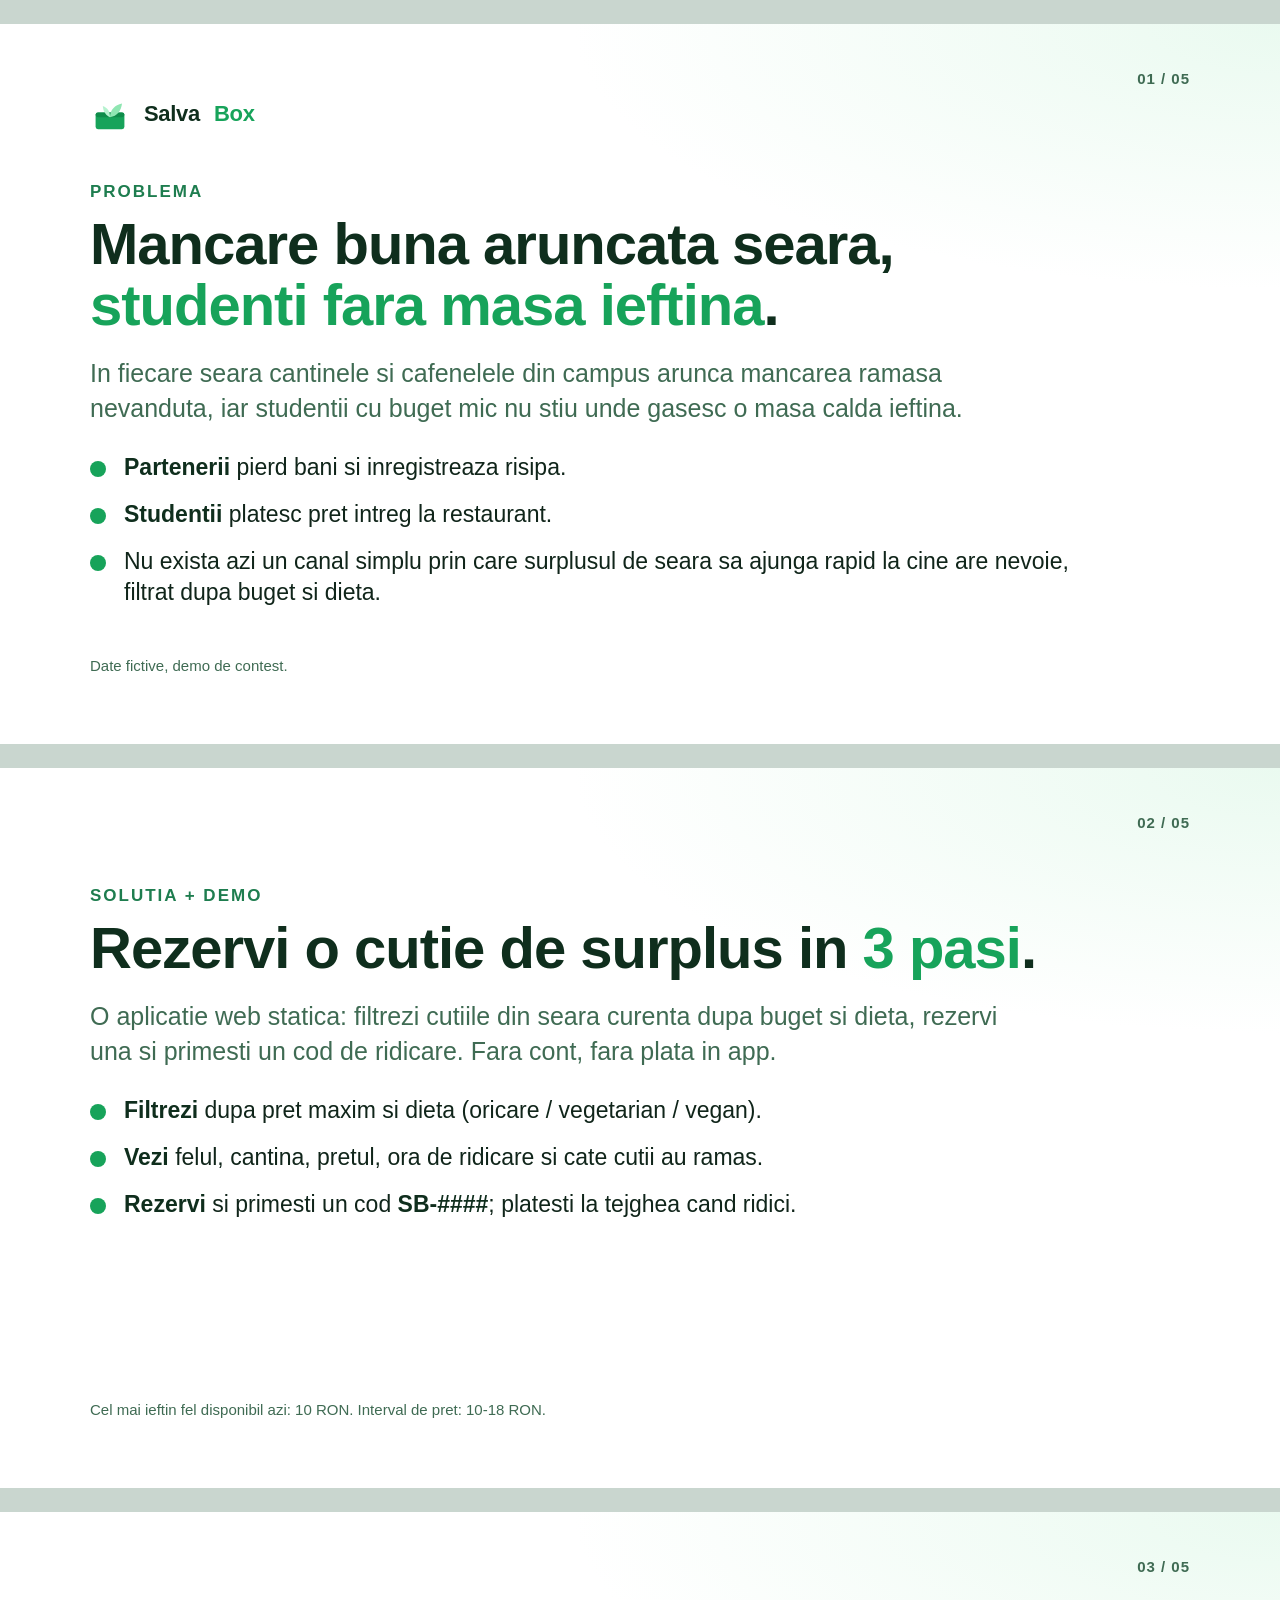
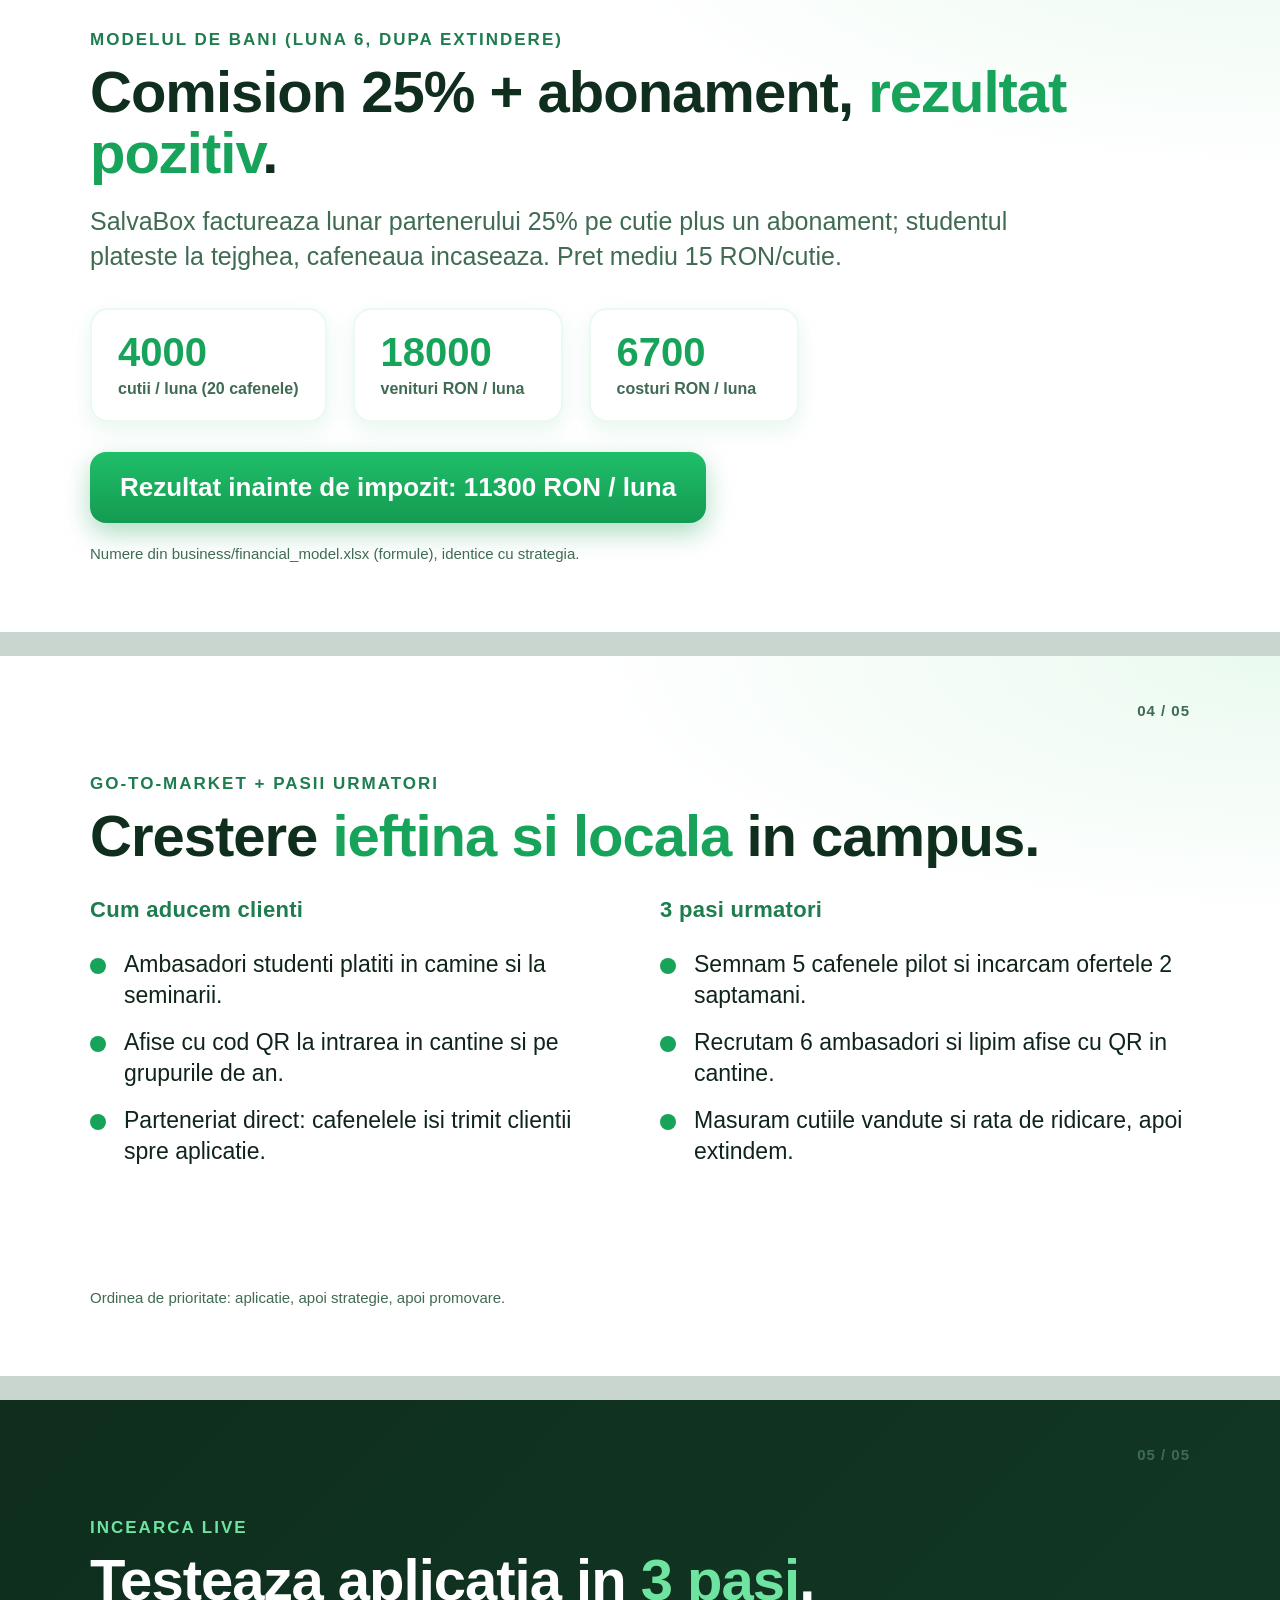
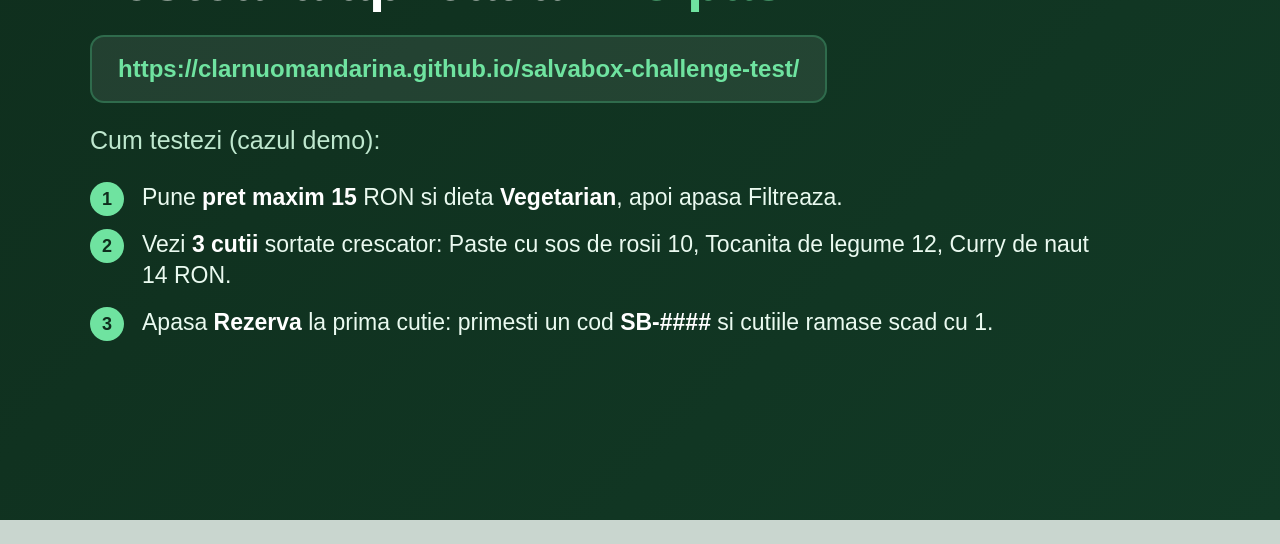
==== business/pitch.html @ 4267e783 "[Issue #5] AI journal + 5-slide pitch + final README" ====
<!doctype html>
<html lang="ro">
<head>
<meta charset="utf-8">
<meta name="viewport" content="width=device-width, initial-scale=1">
<title>SalvaBox - Pitch (5 slides)</title>
<style>
  :root {
    --green: #1e7d4f;
    --green-dark: #0f2e1d;
    --green-mid: #17a35a;
    --green-soft: #eafaf0;
    --ink: #10251a;
    --muted: #3f6b53;
  }
  @page { size: 1280px 720px; margin: 0 }
  * { margin: 0; padding: 0; box-sizing: border-box }
  html, body {
    background: #c9d6cf;
    font-family: "Segoe UI", "Helvetica Neue", Arial, sans-serif;
    color: var(--ink);
    -webkit-print-color-adjust: exact;
    print-color-adjust: exact;
  }
  .deck { display: flex; flex-direction: column; align-items: center; gap: 24px; padding: 24px 0 }
  .slide {
    position: relative;
    width: 1280px;
    height: 720px;
    overflow: hidden;
    background:
      radial-gradient(120% 80% at 100% 0%, var(--green-soft) 0%, #ffffff 46%),
      linear-gradient(180deg, #ffffff 0%, #f3fbf6 100%);
    padding: 70px 90px;
    display: flex;
    flex-direction: column;
    break-after: page;
    -webkit-print-color-adjust: exact;
    print-color-adjust: exact;
  }
  .slide:last-child { break-after: auto }
  .brand {
    display: flex; align-items: center; gap: 14px;
    font-size: 22px; font-weight: 800; letter-spacing: -0.3px; color: var(--green-dark);
  }
  .brand .mark { width: 40px; height: 40px; flex: 0 0 auto }
  .brand .accent { color: var(--green-mid) }
  .slide-no {
    position: absolute; top: 46px; right: 90px;
    font-size: 15px; font-weight: 700; color: var(--muted);
    letter-spacing: 1px;
  }
  .kicker {
    margin-top: 48px;
    font-size: 17px; font-weight: 700; text-transform: uppercase;
    letter-spacing: 2px; color: var(--green);
  }
  h1 {
    margin-top: 12px;
    font-size: 58px; font-weight: 800; line-height: 1.05;
    letter-spacing: -1px; color: var(--green-dark); max-width: 1000px;
  }
  h1 .hl { color: var(--green-mid) }
  .lead { margin-top: 20px; font-size: 25px; line-height: 1.4; color: var(--muted); max-width: 940px }
  ul { margin-top: 26px; list-style: none }
  li {
    position: relative; padding-left: 34px; margin-bottom: 16px;
    font-size: 23px; line-height: 1.35; color: var(--ink); max-width: 1000px;
  }
  li::before {
    content: ""; position: absolute; left: 0; top: 9px;
    width: 16px; height: 16px; border-radius: 50%;
    background: var(--green-mid);
  }
  li strong { color: var(--green-dark) }
  .cols { display: flex; gap: 40px; margin-top: 30px; flex: 1 1 auto }
  .col { flex: 1 1 0 }
  .col h2 { font-size: 22px; color: var(--green); margin-bottom: 14px; letter-spacing: .3px }

  .stat-row { display: flex; gap: 26px; margin-top: 34px; flex-wrap: wrap }
  .stat {
    background: #ffffff; border: 2px solid var(--green-soft);
    border-radius: 18px; padding: 22px 26px; min-width: 210px;
    box-shadow: 0 8px 22px rgba(23,163,90,.10);
  }
  .stat .n { font-size: 40px; font-weight: 800; color: var(--green-mid); line-height: 1 }
  .stat .l { margin-top: 8px; font-size: 16px; color: var(--muted); font-weight: 600 }
  .result {
    margin-top: 30px; align-self: flex-start;
    background: linear-gradient(180deg, #1fbf69 0%, #149a52 100%);
    color: #fff; border-radius: 16px; padding: 20px 30px;
    font-size: 26px; font-weight: 800;
    box-shadow: 0 10px 26px rgba(20,154,82,.35);
  }
  .note { margin-top: auto; font-size: 15px; color: var(--muted) }

  .demo-slide { background: linear-gradient(135deg, var(--green-dark) 0%, #123a26 100%); color: #eafaf0 }
  .demo-slide .kicker { color: #6fe3a0 }
  .demo-slide h1 { color: #ffffff }
  .demo-slide h1 .hl { color: #6fe3a0 }
  .demo-slide .lead { color: #bfe8cf }
  .demo-slide li { color: #eafaf0 }
  .demo-slide li strong { color: #ffffff }
  .demo-slide li::before { background: #6fe3a0 }
  .url-box {
    margin-top: 24px; align-self: flex-start;
    background: rgba(255,255,255,.08);
    border: 2px solid #2f6b4c; border-radius: 14px;
    padding: 18px 26px; font-size: 24px; font-weight: 700; color: #6fe3a0;
    word-break: break-all;
  }
  ol { margin-top: 24px; padding-left: 0; list-style: none; counter-reset: step }
  ol li {
    position: relative; padding-left: 52px; margin-bottom: 16px;
    font-size: 23px; line-height: 1.35; counter-increment: step;
  }
  ol li::before {
    content: counter(step); position: absolute; left: 0; top: 0;
    width: 34px; height: 34px; border-radius: 50%;
    background: #6fe3a0; color: var(--green-dark);
    font-size: 18px; font-weight: 800; text-align: center; line-height: 34px;
  }

  /* Print: one .slide == exactly one 1280x720 page, no wrapper spacing. */
  @media print {
    html, body { background: #ffffff }
    .deck { display: block; gap: 0; padding: 0 }
    .slide {
      margin: 0;
      width: 1280px;
      height: 720px;
      page-break-after: always;
      break-after: page;
    }
    .slide:last-child { page-break-after: auto; break-after: auto }
  }
</style>
</head>
<body>
<div class="deck">

  <!-- Slide 1: Problema -->
  <section class="slide">
    <div class="brand">
      <svg class="mark" viewBox="0 0 100 100" role="img" aria-label="Sigla SalvaBox">
        <rect x="14" y="46" width="72" height="42" rx="6" fill="#17a35a"/>
        <rect x="14" y="46" width="72" height="12" rx="6" fill="#0f8c4a"/>
        <path d="M50 58 C50 40 62 28 80 24 C78 42 68 56 50 58 Z" fill="#8fe6b2"/>
        <path d="M50 58 C50 44 44 34 32 30 C33 44 40 54 50 58 Z" fill="#b6f2cf"/>
      </svg>
      Salva<span class="accent">Box</span>
    </div>
    <span class="slide-no">01 / 05</span>
    <p class="kicker">Problema</p>
    <h1>Mancare buna aruncata seara, <span class="hl">studenti fara masa ieftina</span>.</h1>
    <p class="lead">In fiecare seara cantinele si cafenelele din campus arunca mancarea ramasa nevanduta, iar studentii cu buget mic nu stiu unde gasesc o masa calda ieftina.</p>
    <ul>
      <li><strong>Partenerii</strong> pierd bani si inregistreaza risipa.</li>
      <li><strong>Studentii</strong> platesc pret intreg la restaurant.</li>
      <li>Nu exista azi un canal simplu prin care surplusul de seara sa ajunga rapid la cine are nevoie, filtrat dupa buget si dieta.</li>
    </ul>
    <p class="note">Date fictive, demo de contest.</p>
  </section>

  <!-- Slide 2: Solutia + demo -->
  <section class="slide">
    <span class="slide-no">02 / 05</span>
    <p class="kicker">Solutia + demo</p>
    <h1>Rezervi o cutie de surplus in <span class="hl">3 pasi</span>.</h1>
    <p class="lead">O aplicatie web statica: filtrezi cutiile din seara curenta dupa buget si dieta, rezervi una si primesti un cod de ridicare. Fara cont, fara plata in app.</p>
    <ul>
      <li><strong>Filtrezi</strong> dupa pret maxim si dieta (oricare / vegetarian / vegan).</li>
      <li><strong>Vezi</strong> felul, cantina, pretul, ora de ridicare si cate cutii au ramas.</li>
      <li><strong>Rezervi</strong> si primesti un cod <strong>SB-####</strong>; platesti la tejghea cand ridici.</li>
    </ul>
    <p class="note">Cel mai ieftin fel disponibil azi: 10 RON. Interval de pret: 10-18 RON.</p>
  </section>

  <!-- Slide 3: Bani -->
  <section class="slide">
    <span class="slide-no">03 / 05</span>
    <p class="kicker">Modelul de bani (luna 6, dupa extindere)</p>
    <h1>Comision 25% + abonament, <span class="hl">rezultat pozitiv</span>.</h1>
    <p class="lead">SalvaBox factureaza lunar partenerului 25% pe cutie plus un abonament; studentul plateste la tejghea, cafeneaua incaseaza. Pret mediu 15 RON/cutie.</p>
    <div class="stat-row">
      <div class="stat"><div class="n">4000</div><div class="l">cutii / luna (20 cafenele)</div></div>
      <div class="stat"><div class="n">18000</div><div class="l">venituri RON / luna</div></div>
      <div class="stat"><div class="n">6700</div><div class="l">costuri RON / luna</div></div>
    </div>
    <div class="result">Rezultat inainte de impozit: 11300 RON / luna</div>
    <p class="note">Numere din business/financial_model.xlsx (formule), identice cu strategia.</p>
  </section>

  <!-- Slide 4: Go-to-market + next steps -->
  <section class="slide">
    <span class="slide-no">04 / 05</span>
    <p class="kicker">Go-to-market + pasii urmatori</p>
    <h1>Crestere <span class="hl">ieftina si locala</span> in campus.</h1>
    <div class="cols">
      <div class="col">
        <h2>Cum aducem clienti</h2>
        <ul>
          <li>Ambasadori studenti platiti in camine si la seminarii.</li>
          <li>Afise cu cod QR la intrarea in cantine si pe grupurile de an.</li>
          <li>Parteneriat direct: cafenelele isi trimit clientii spre aplicatie.</li>
        </ul>
      </div>
      <div class="col">
        <h2>3 pasi urmatori</h2>
        <ul>
          <li>Semnam 5 cafenele pilot si incarcam ofertele 2 saptamani.</li>
          <li>Recrutam 6 ambasadori si lipim afise cu QR in cantine.</li>
          <li>Masuram cutiile vandute si rata de ridicare, apoi extindem.</li>
        </ul>
      </div>
    </div>
    <p class="note">Ordinea de prioritate: aplicatie, apoi strategie, apoi promovare.</p>
  </section>

  <!-- Slide 5: Live URL + cum testezi -->
  <section class="slide demo-slide">
    <span class="slide-no">05 / 05</span>
    <p class="kicker">Incearca live</p>
    <h1>Testeaza aplicatia in <span class="hl">3 pasi</span>.</h1>
    <div class="url-box">https://clarnuomandarina.github.io/salvabox-challenge-test/</div>
    <p class="lead">Cum testezi (cazul demo):</p>
    <ol>
      <li>Pune <strong>pret maxim 15</strong> RON si dieta <strong>Vegetarian</strong>, apoi apasa Filtreaza.</li>
      <li>Vezi <strong>3 cutii</strong> sortate crescator: Paste cu sos de rosii 10, Tocanita de legume 12, Curry de naut 14 RON.</li>
      <li>Apasa <strong>Rezerva</strong> la prima cutie: primesti un cod <strong>SB-####</strong> si cutiile ramase scad cu 1.</li>
    </ol>
  </section>

</div>
</body>
</html>
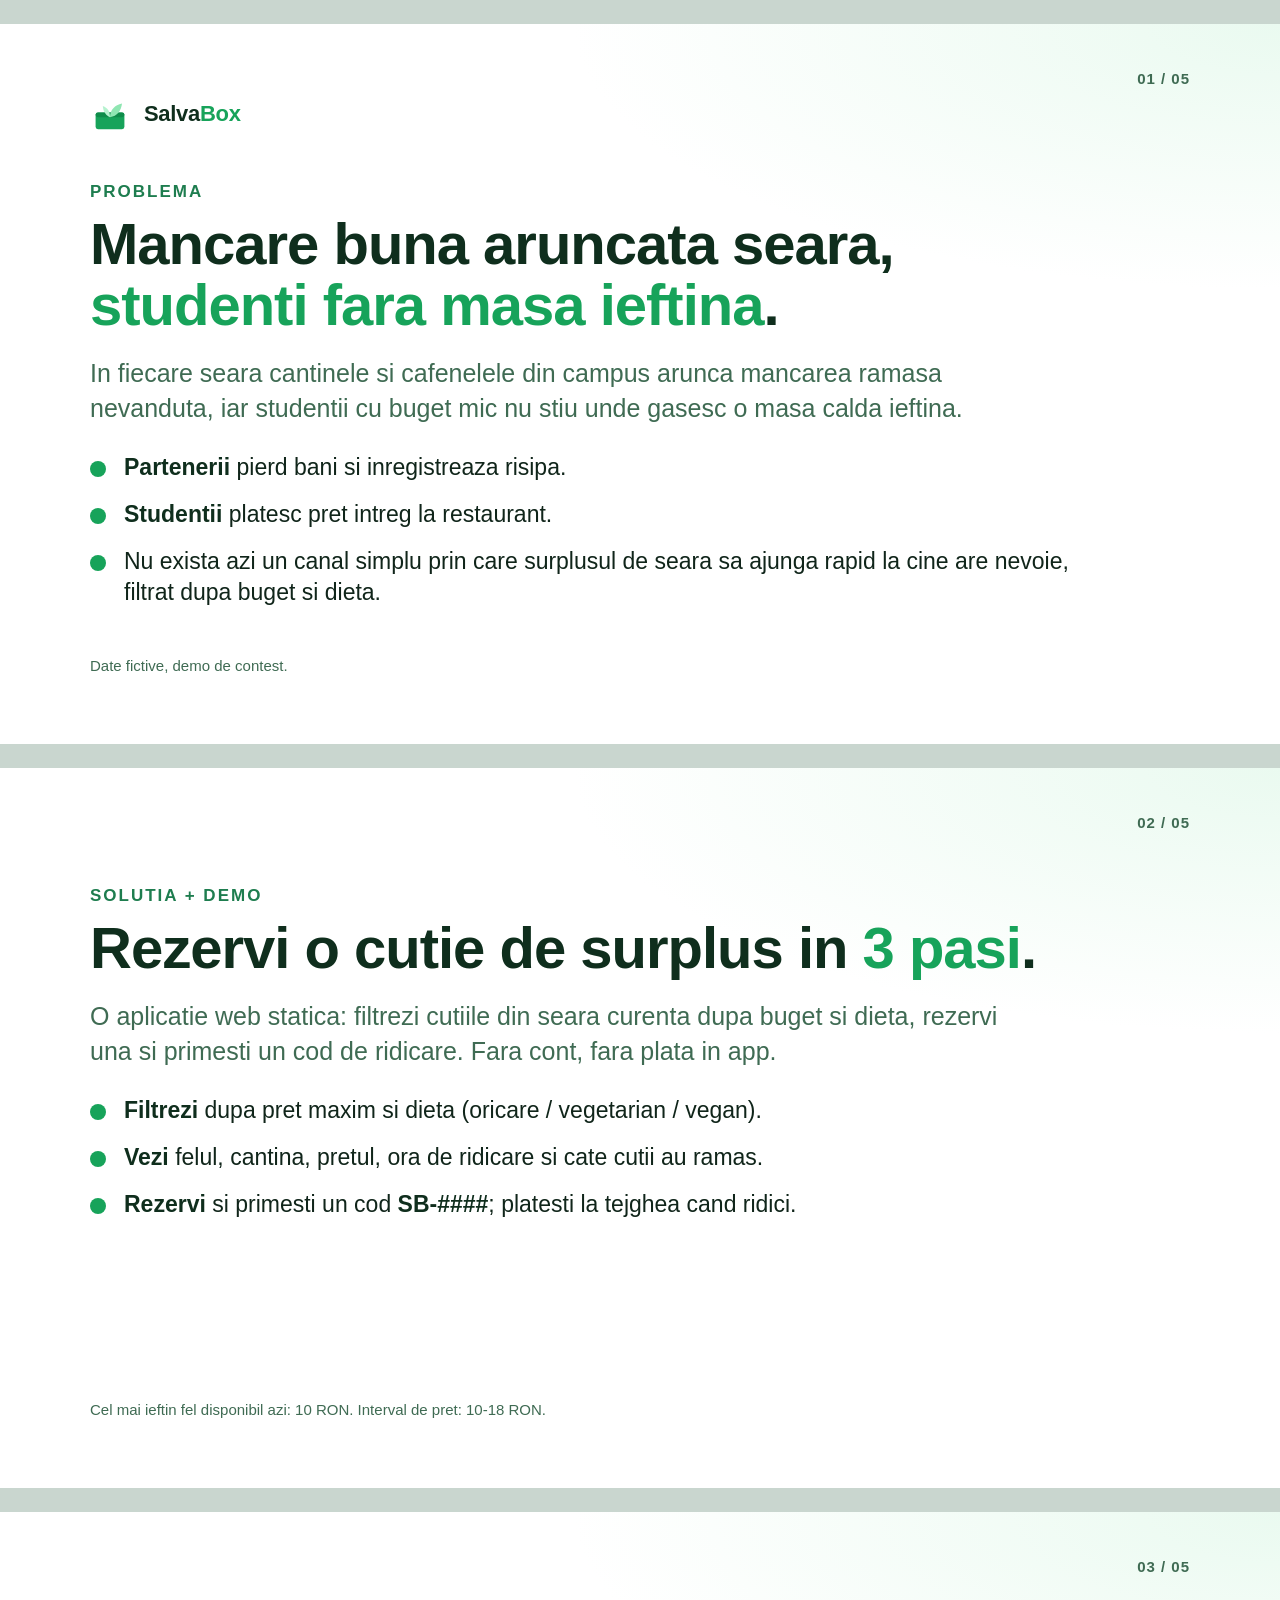
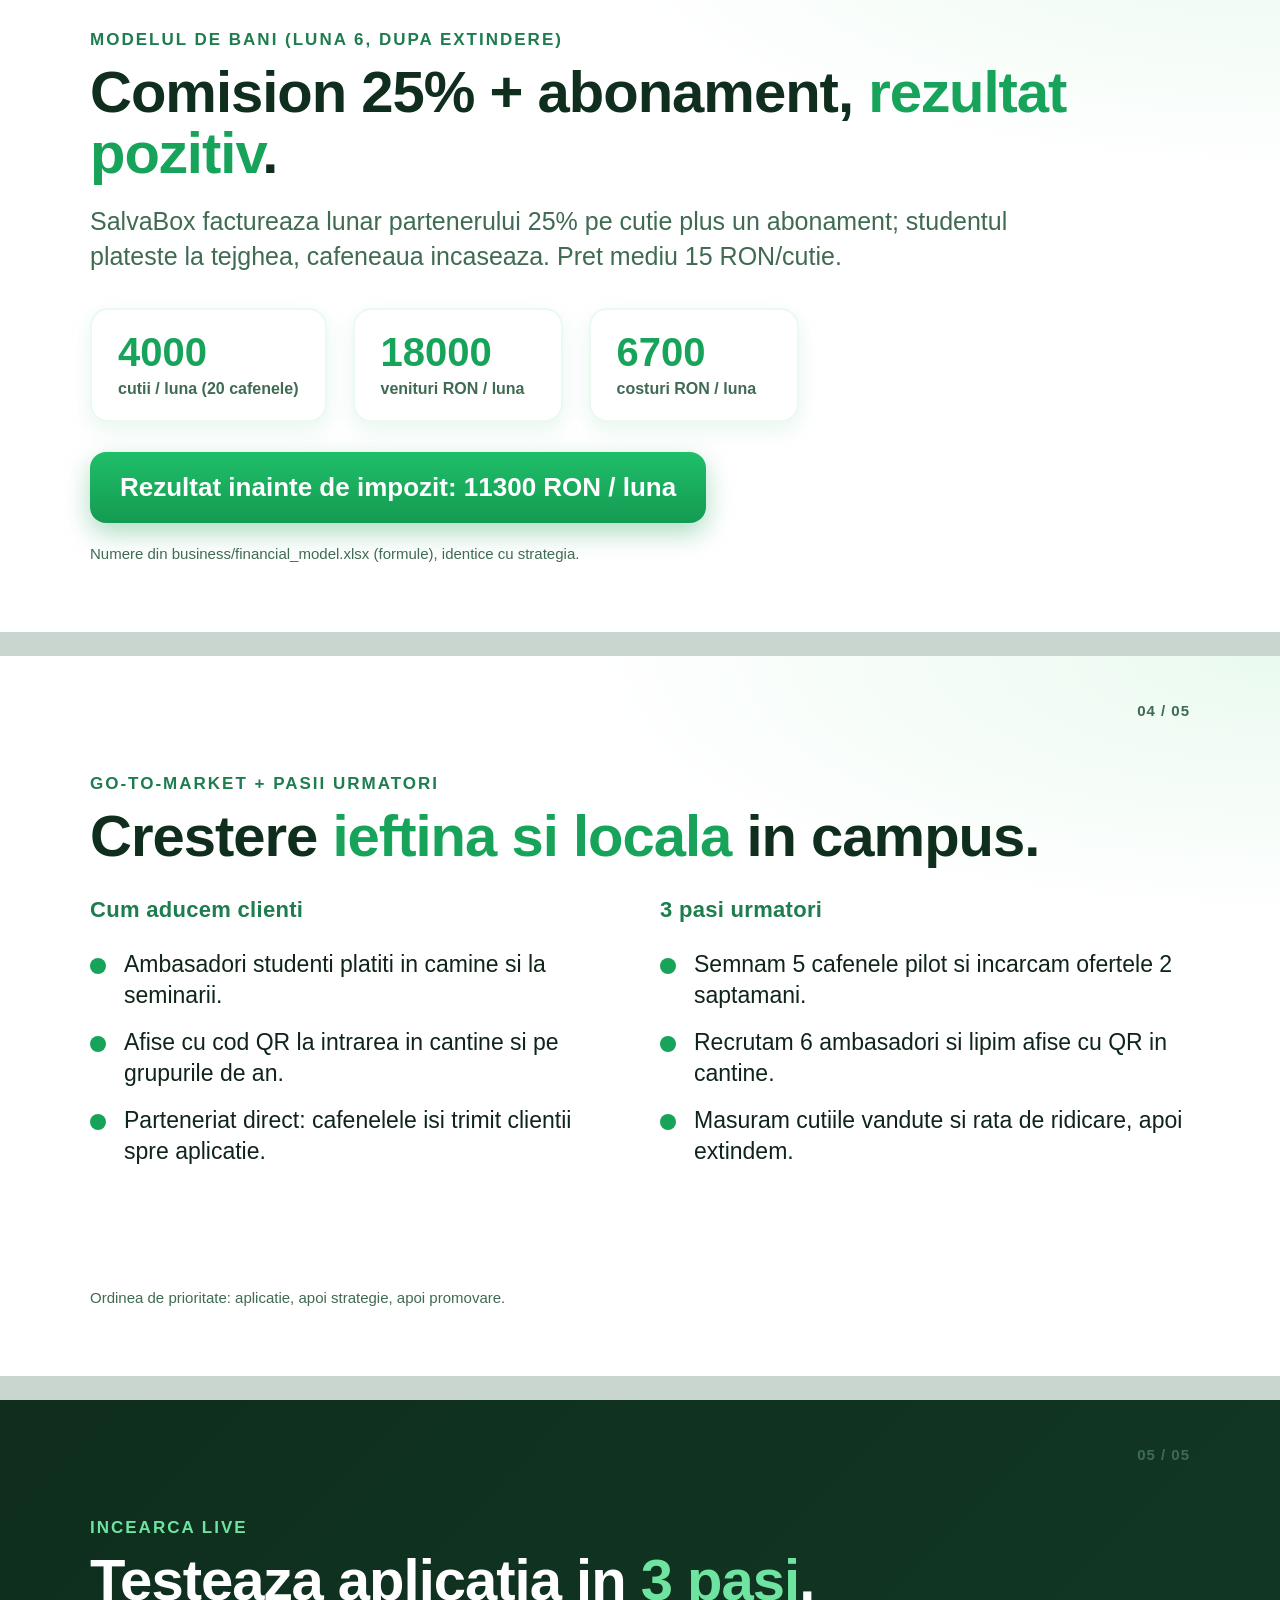
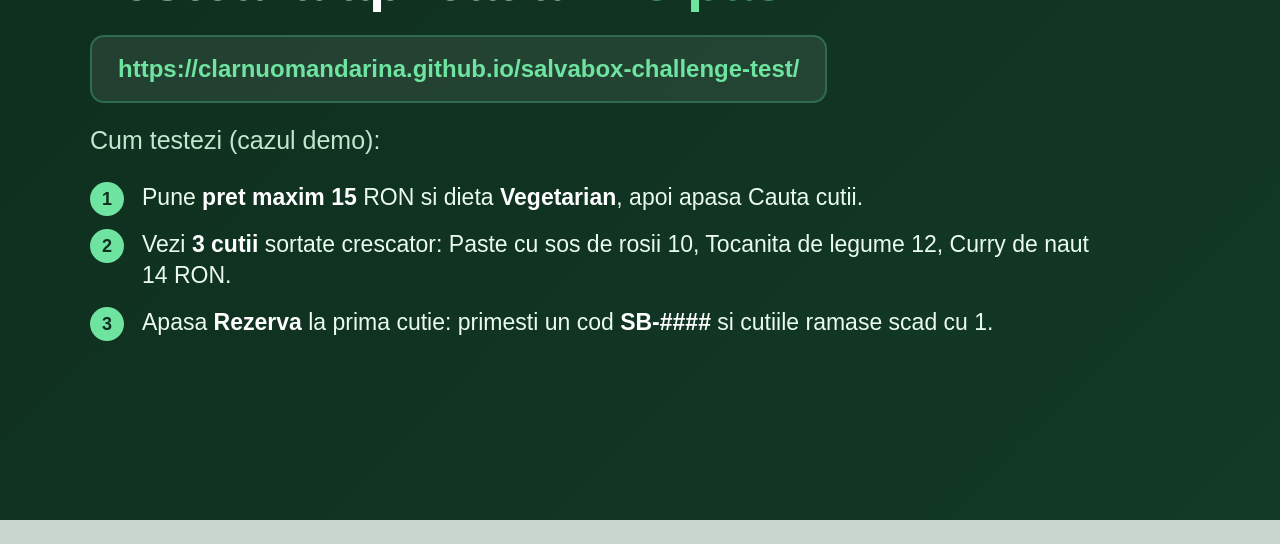
==== commit b6ca989a: "Fix round-1 review on PR #9: real button label, clickable URL, logo gap, journal note + test" ====
--- a/business/pitch.html
+++ b/business/pitch.html
@@ -109,6 +109,7 @@
     padding: 18px 26px; font-size: 24px; font-weight: 700; color: #6fe3a0;
     word-break: break-all;
   }
+  .url-box a { color: inherit; text-decoration: none }
   ol { margin-top: 24px; padding-left: 0; list-style: none; counter-reset: step }
   ol li {
     position: relative; padding-left: 52px; margin-bottom: 16px;
@@ -148,7 +149,7 @@
         <path d="M50 58 C50 40 62 28 80 24 C78 42 68 56 50 58 Z" fill="#8fe6b2"/>
         <path d="M50 58 C50 44 44 34 32 30 C33 44 40 54 50 58 Z" fill="#b6f2cf"/>
       </svg>
-      Salva<span class="accent">Box</span>
+      <span class="word">Salva<span class="accent">Box</span></span>
     </div>
     <span class="slide-no">01 / 05</span>
     <p class="kicker">Problema</p>
@@ -222,10 +223,10 @@
     <span class="slide-no">05 / 05</span>
     <p class="kicker">Incearca live</p>
     <h1>Testeaza aplicatia in <span class="hl">3 pasi</span>.</h1>
-    <div class="url-box">https://clarnuomandarina.github.io/salvabox-challenge-test/</div>
+    <div class="url-box"><a href="https://clarnuomandarina.github.io/salvabox-challenge-test/">https://clarnuomandarina.github.io/salvabox-challenge-test/</a></div>
     <p class="lead">Cum testezi (cazul demo):</p>
     <ol>
-      <li>Pune <strong>pret maxim 15</strong> RON si dieta <strong>Vegetarian</strong>, apoi apasa Filtreaza.</li>
+      <li>Pune <strong>pret maxim 15</strong> RON si dieta <strong>Vegetarian</strong>, apoi apasa Cauta cutii.</li>
       <li>Vezi <strong>3 cutii</strong> sortate crescator: Paste cu sos de rosii 10, Tocanita de legume 12, Curry de naut 14 RON.</li>
       <li>Apasa <strong>Rezerva</strong> la prima cutie: primesti un cod <strong>SB-####</strong> si cutiile ramase scad cu 1.</li>
     </ol>
